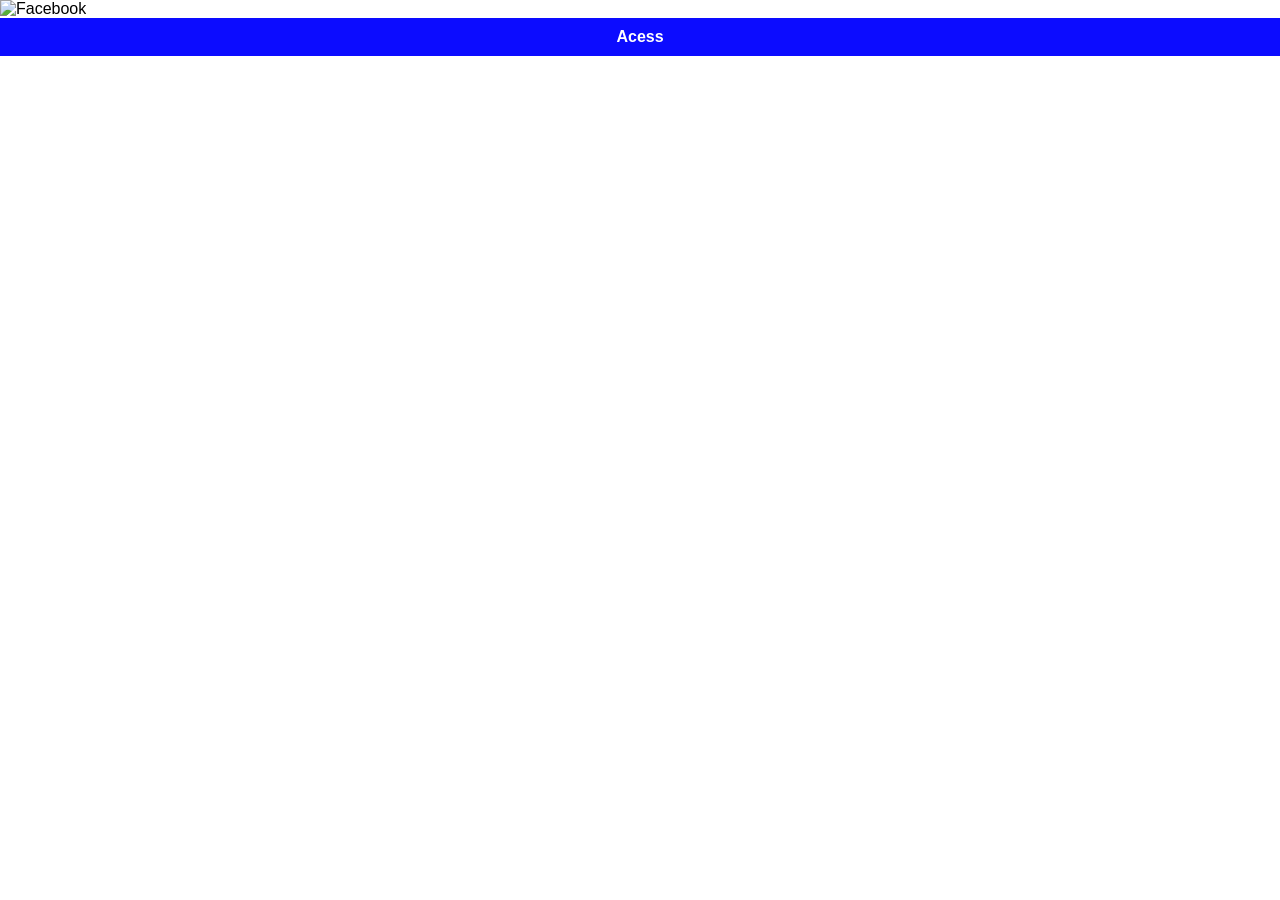
==== facebook.html @ 7c06b0e4 "Criadas as páginas das redes sociais e formatações via css" ====
<!DOCTYPE html>
<html lang="pt-br">
<head>
    <meta charset="UTF-8">
    <meta name="viewport" content="width=device-width, initial-scale=1.0">
    <title>Facebook</title>
    <link rel="stylesheet" href="css/style_facebook.css">
</head>
<body>
    <img src="imagens/tela-facebook.jpg" alt="Facebook">
    <a href="#" target="_blank">Acess</a>
</body>
</html>
---- css/style_facebook.css ----
@charset "UTF-8";

*{
            margin: 0px;
            padding: 0px;
            font-family: Arial, Helvetica, sans-serif;
        }

        ::-webkit-scrollbar{
            width: 0px;
            height: 0px;
        }

        img{
            width: 100vw;
        }

        a{
            display: block;
            background-color: rgba(0, 0, 255, 0.952);
            color: white;
            padding: 10px;
            text-align: center;
            font-weight: bolder;
            text-decoration: none;
        }

        a:hover{
            background-color: rgba(0, 0, 255, 0.808);
        }
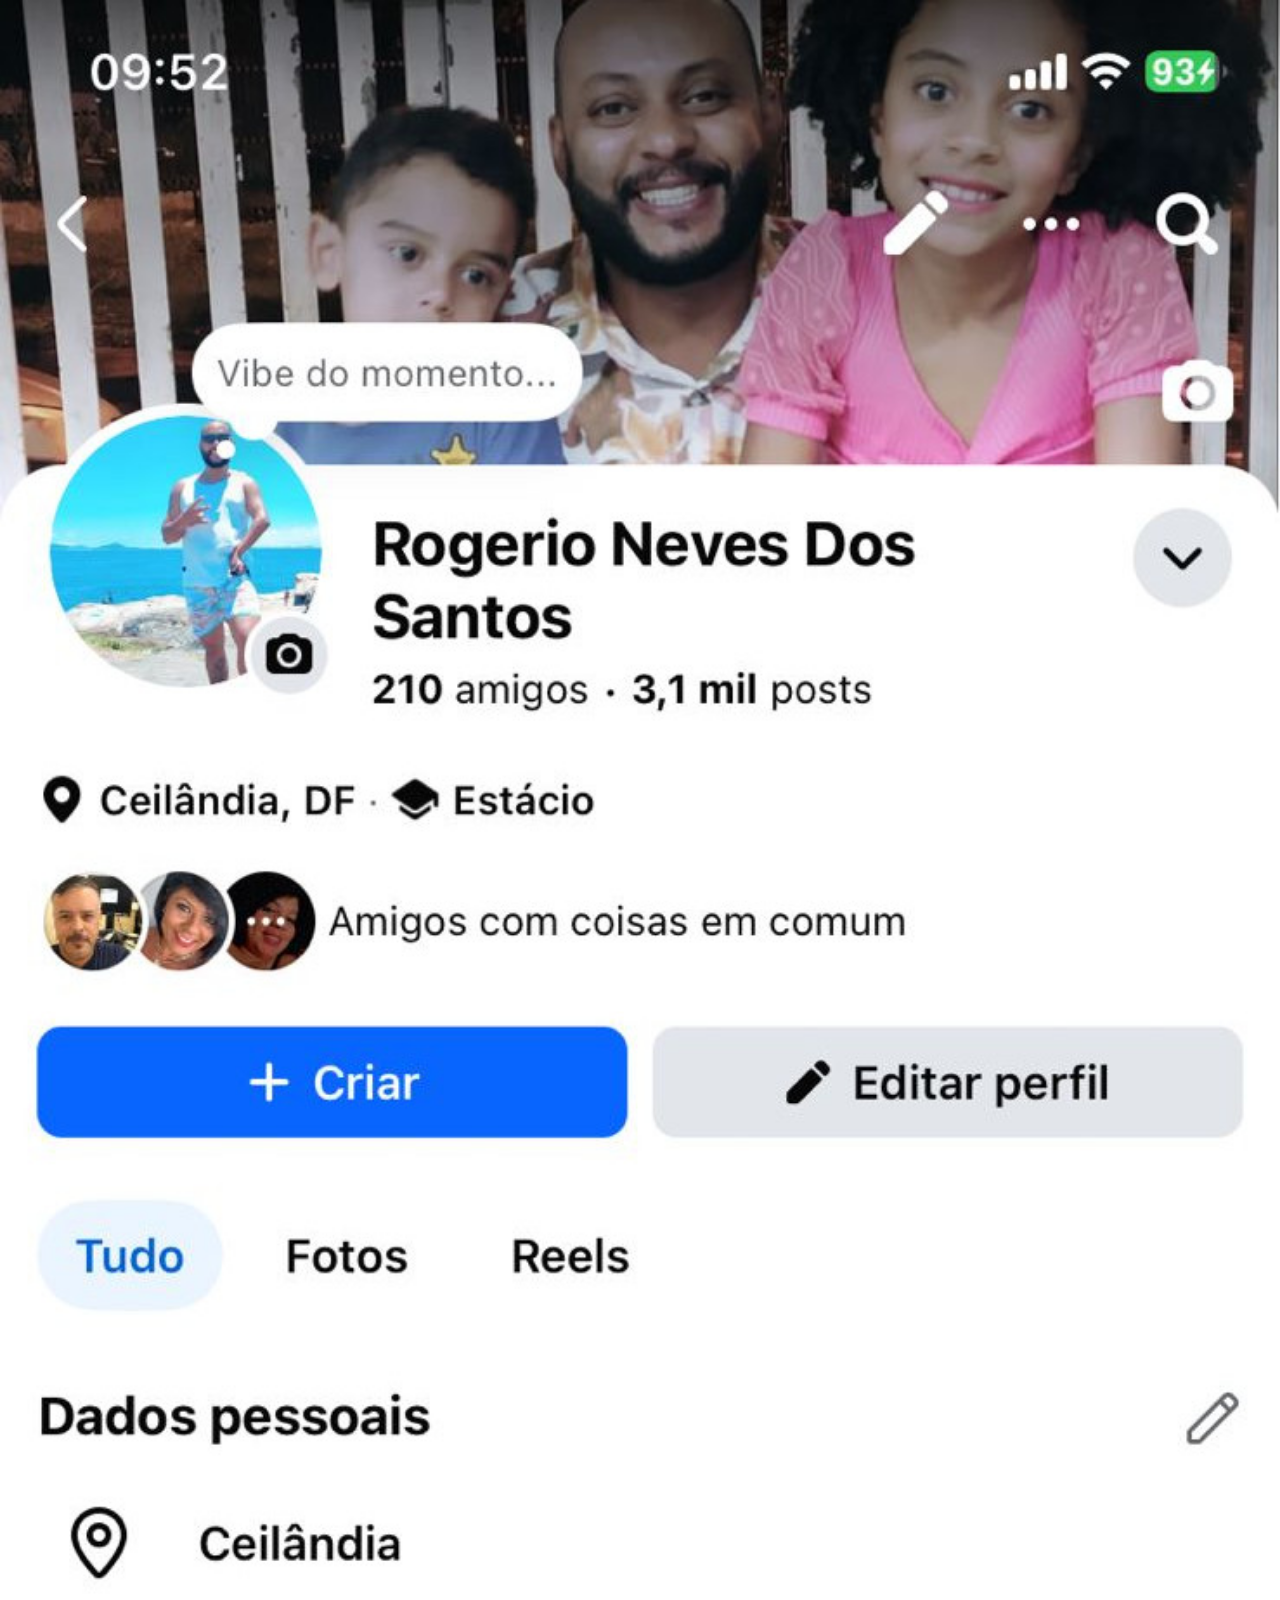
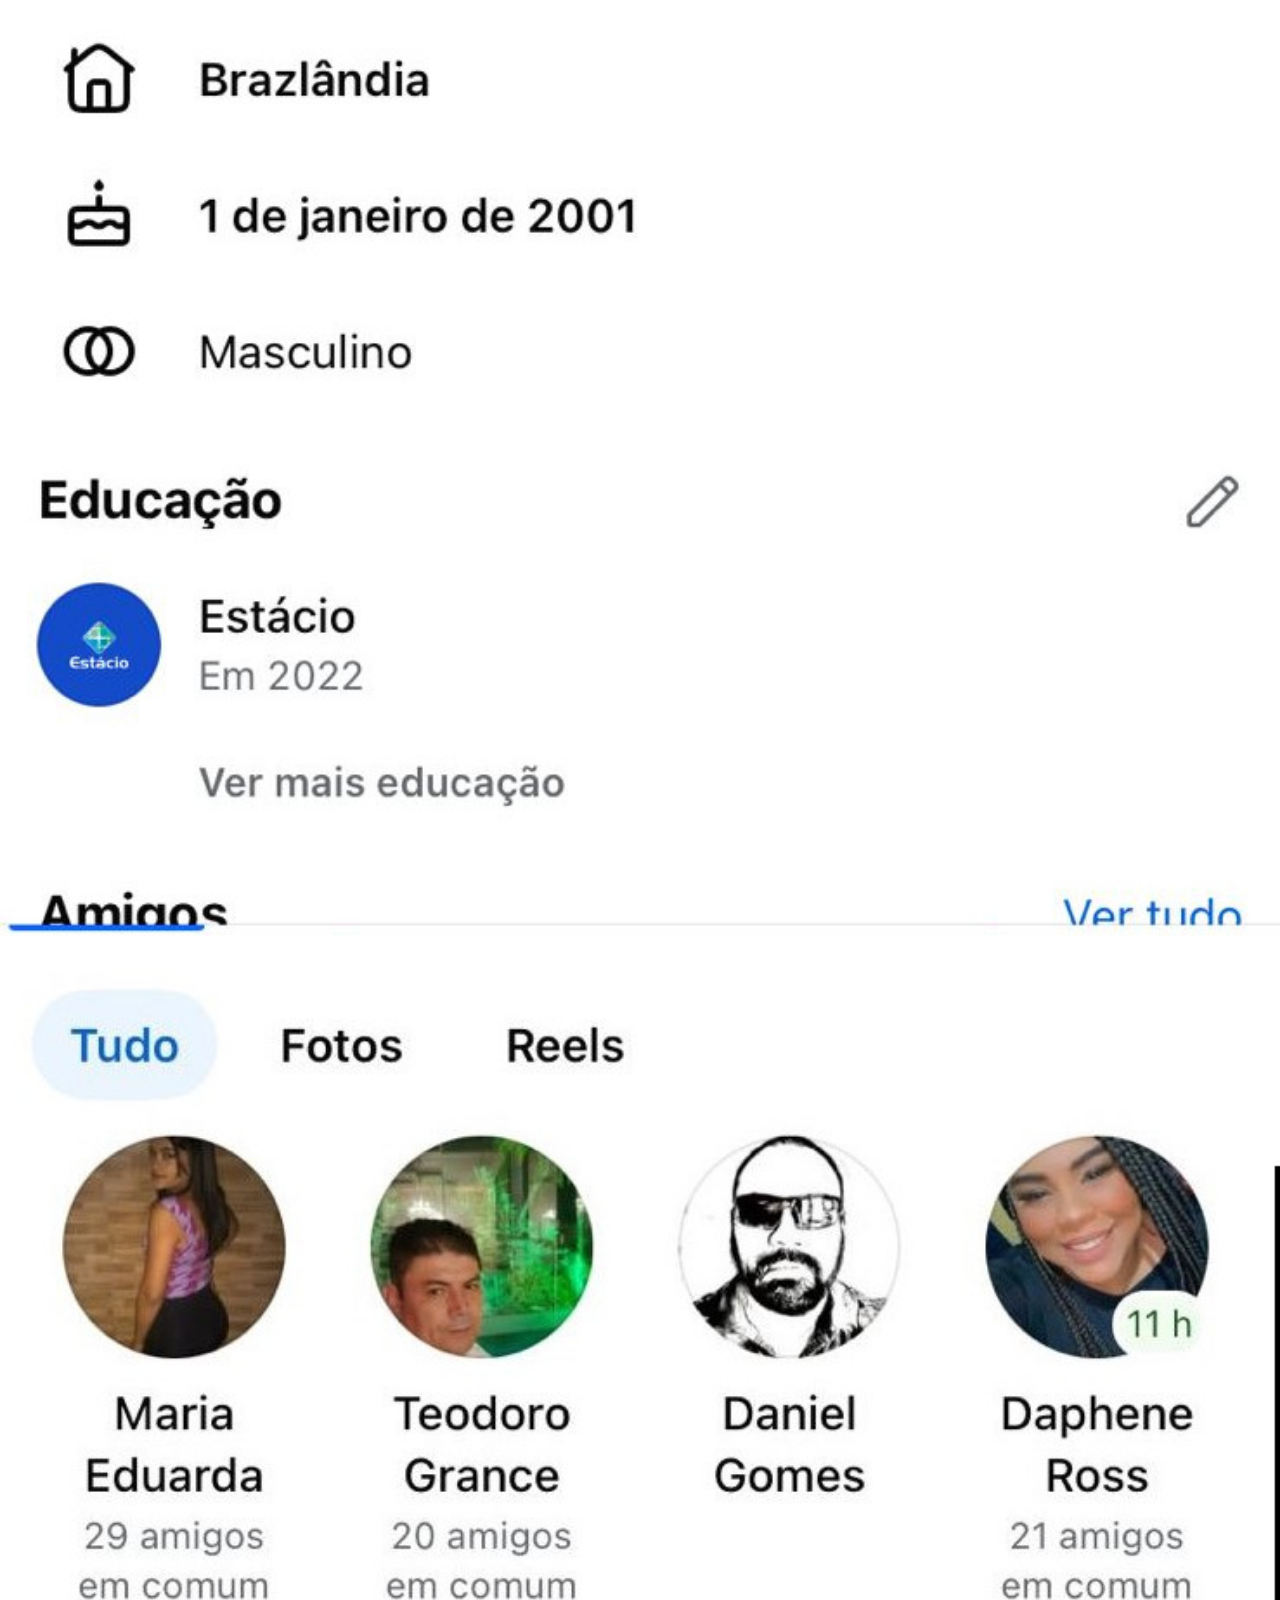
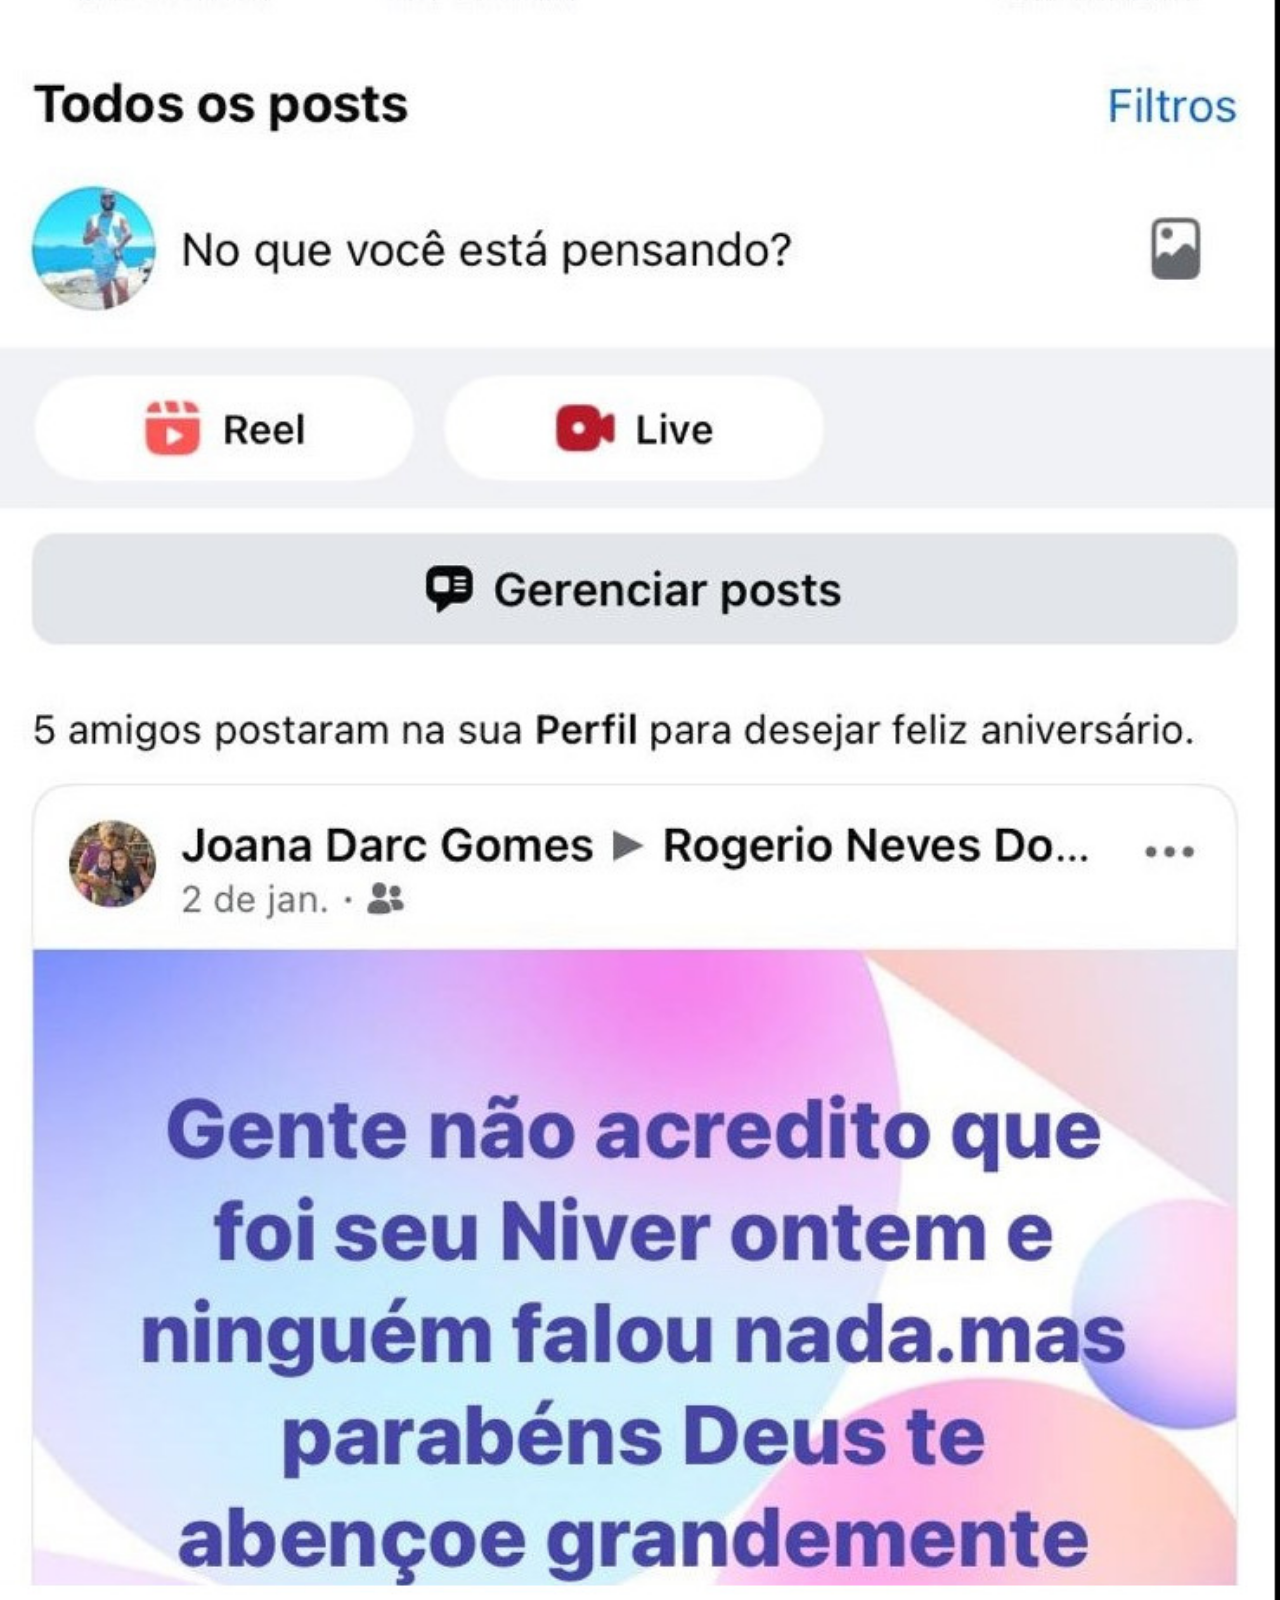
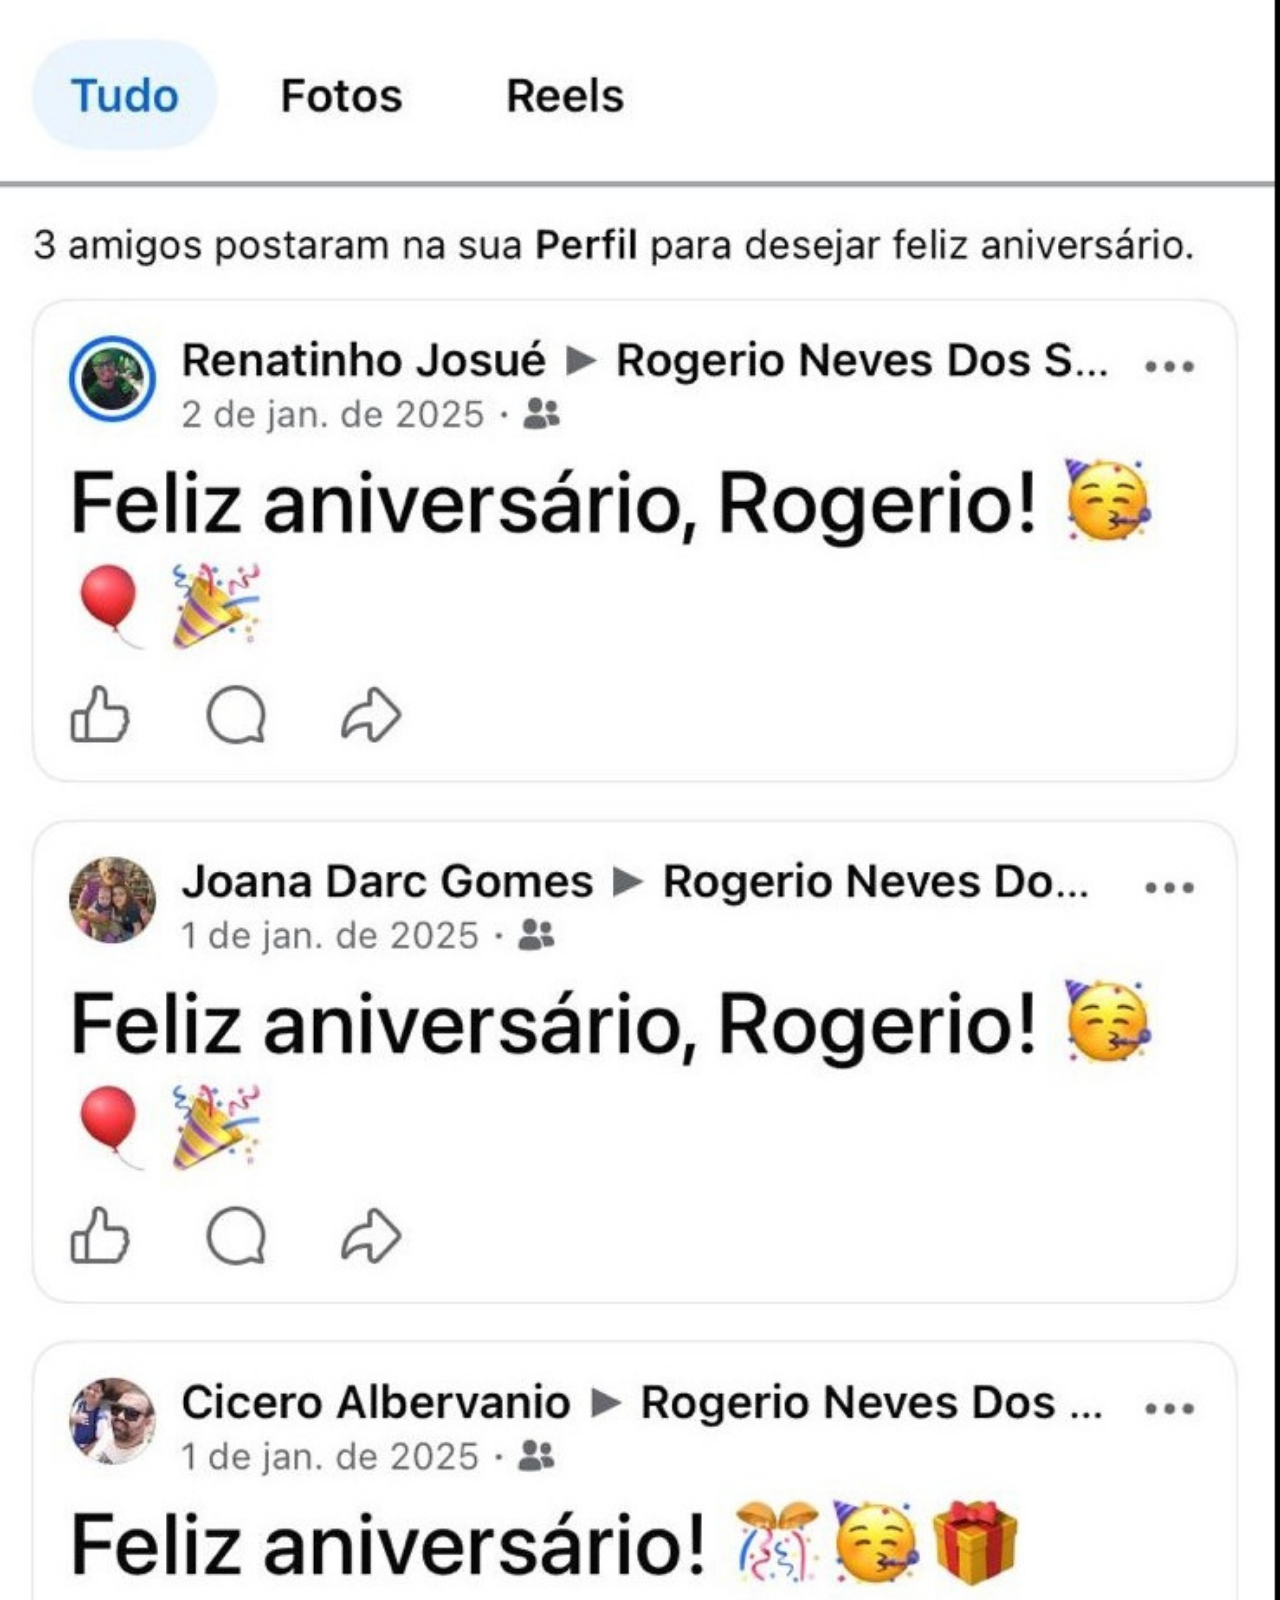
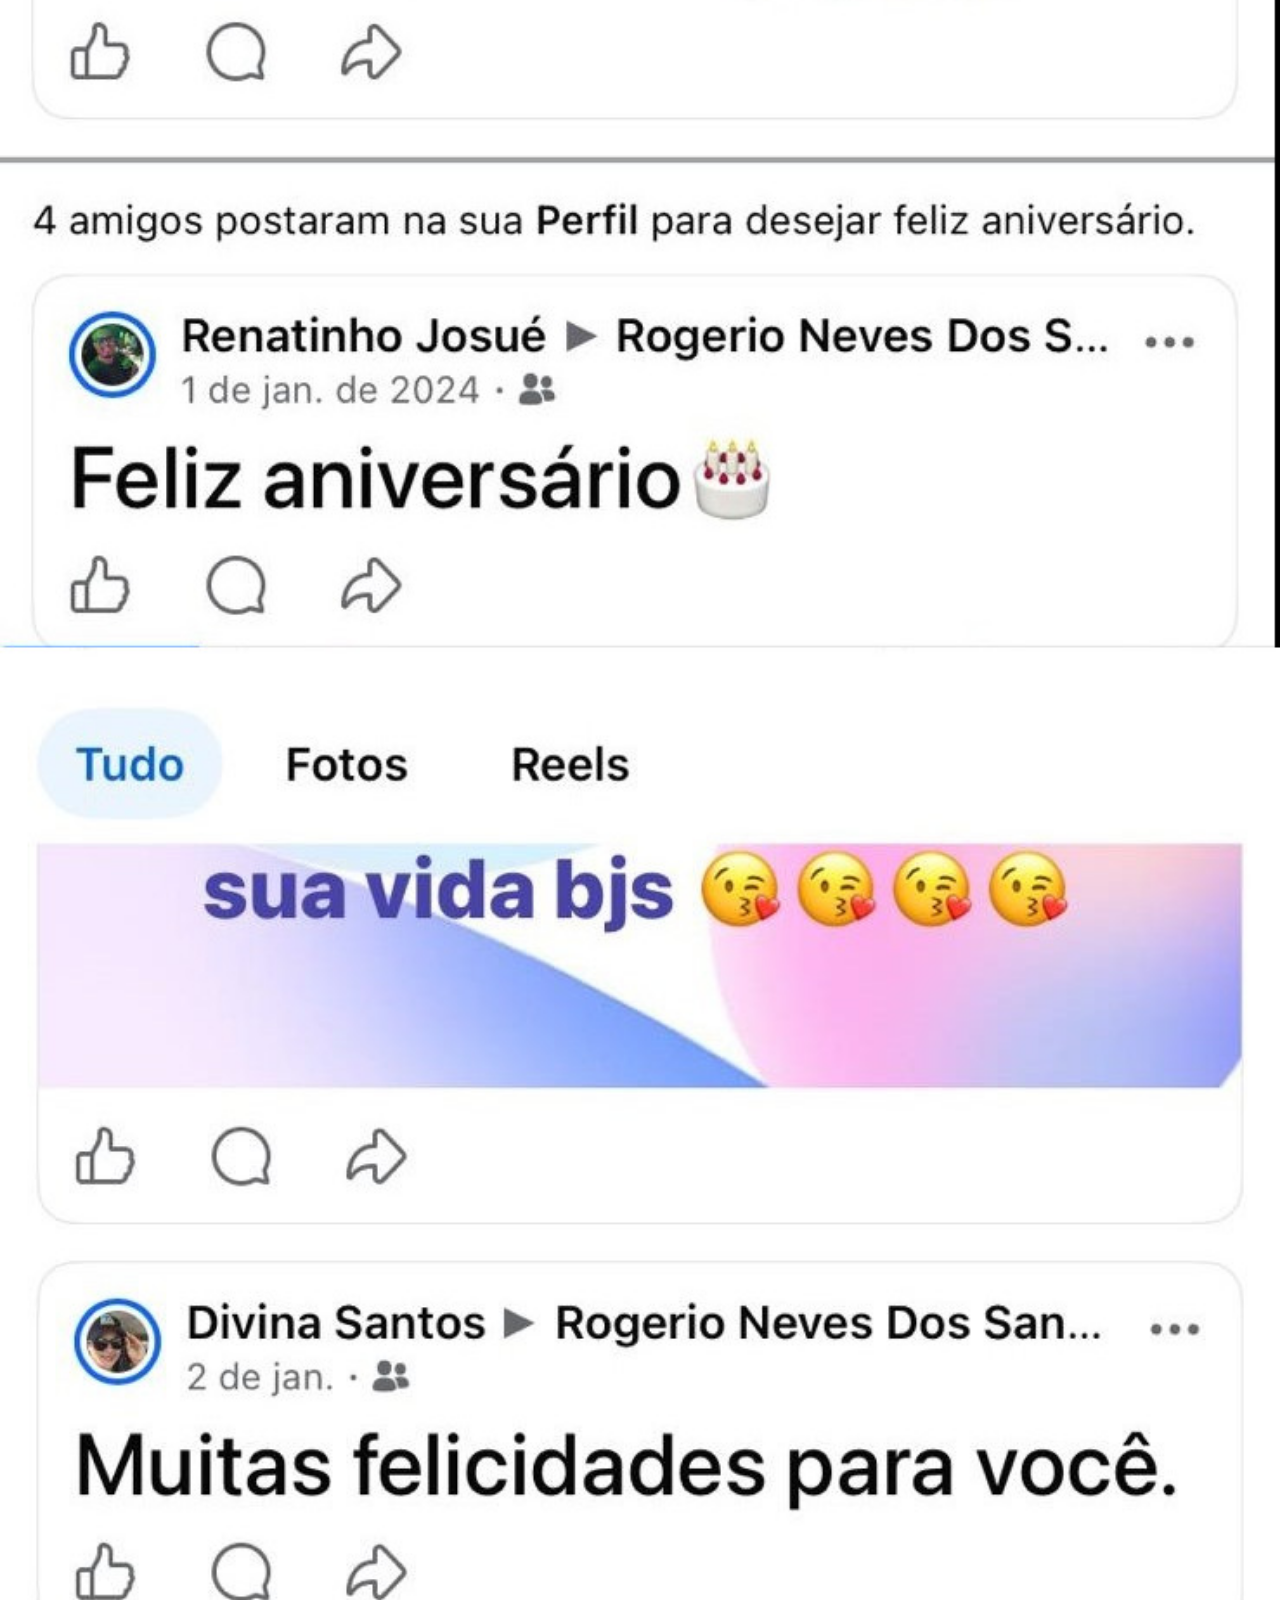
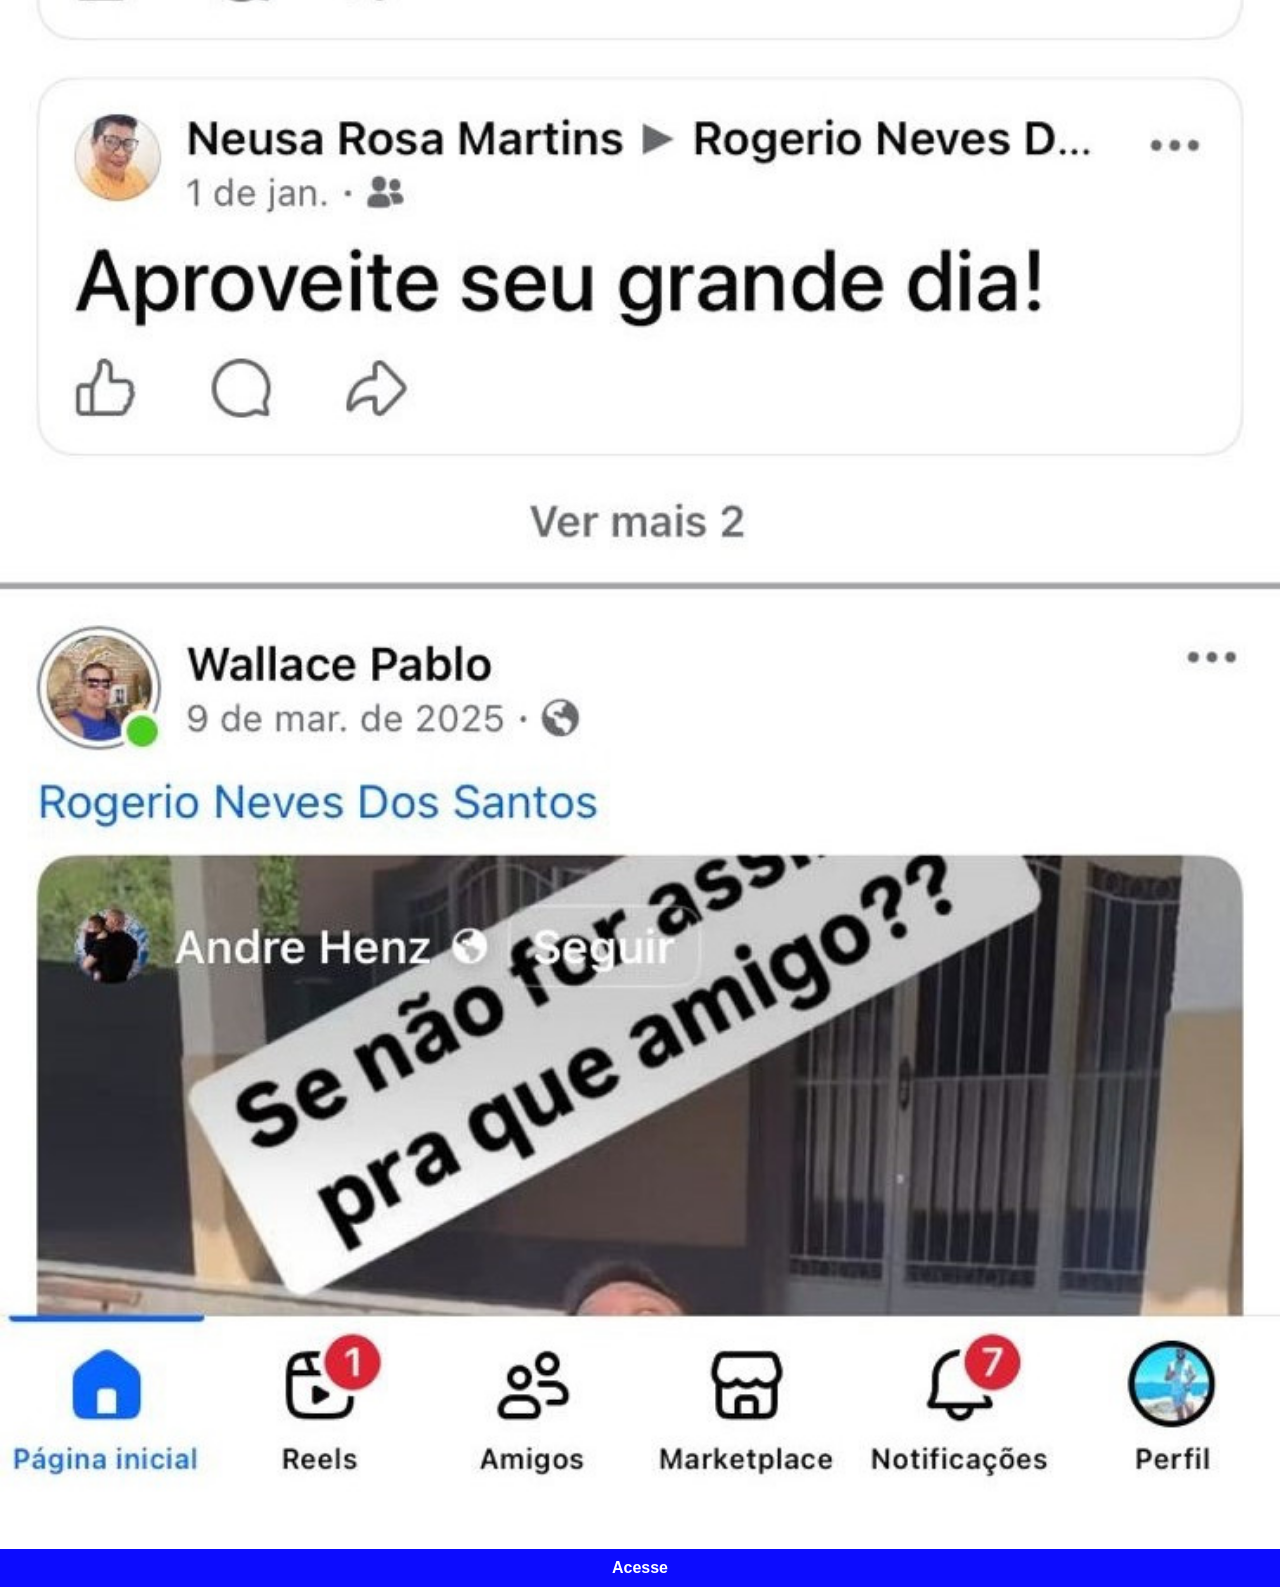
==== commit 9371f76e: "Projeto finalizado" ====
--- a/facebook.html
+++ b/facebook.html
@@ -7,7 +7,7 @@
     <link rel="stylesheet" href="css/style_facebook.css">
 </head>
 <body>
-    <img src="imagens/tela-facebook.jpg" alt="Facebook">
-    <a href="#" target="_blank">Acess</a>
+    <img src="imagens/tela-facebook2.jpg" alt="Facebook">
+    <a href="https://www.facebook.com/rogerio.nevesdossantos.1" target="_blank">Acesse</a>
 </body>
 </html>
